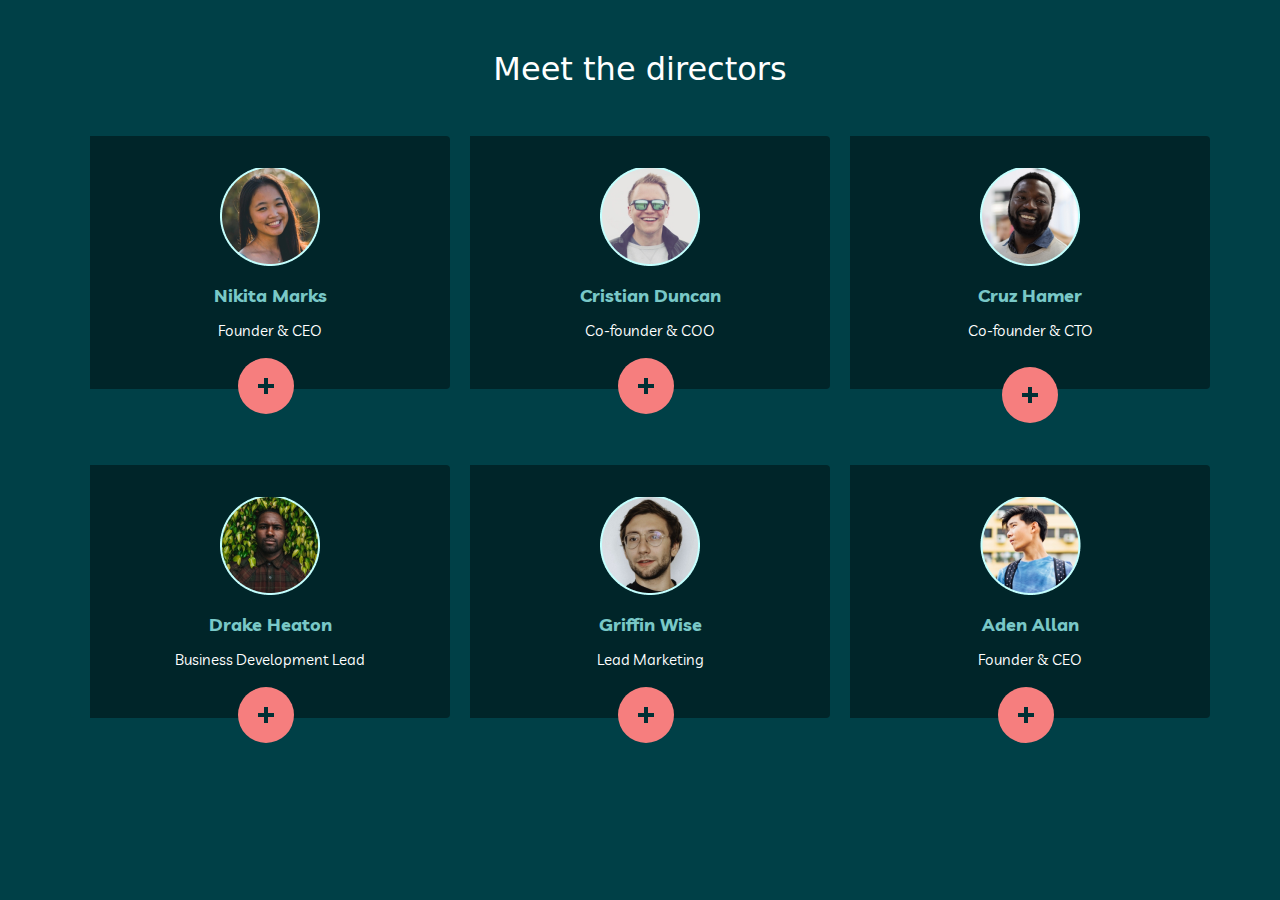
==== index.html @ 33f692ab "initil commit" ====
<!DOCTYPE html>
<html lang="en">
<head>
    <meta charset="UTF-8">
    <meta http-equiv="X-UA-Compatible" content="IE=edge">
    <meta name="viewport" content="width=device-width, initial-scale=1.0">
    <link rel="stylesheet" href="./bootstrap/bootstrap.min.css">
    <link rel="stylesheet" href="./css/main.css">
    <title>Execise 2</title>
</head>
<body>
    <div class="container cont">
        <h2 class="heading text-center mb-5 ">Meet the directors</h2>

        <div class="row">
            <div class="item col-lg-4 col-md-6 col-12">
                <div class="item__top">
                    <img src="./images/nikita-img.png" alt="" class="img mb-3">
                    <h3 class="heading-4">Nikita Marks</h3>
                    <p class="heading5">Founder & CEO</p>
                </div>

                <div class="item__hover">
                    <h3 class="heading-4">Nikita Marks</h3>
                    <p class="heading5">“Empowered teams create truly amazing products. Set the north star and let them follow it.”</p>

                    <div class="item__hover--linc">
                        <img class="img__tvitter" src="./images/tvitter.svg" alt="">
                        <img src="./images/linkedin-logo.svg" alt="">
                    </div>
                </div>
                <div class="item__bottom">
                    <img class="item__bottom--img" src="./images/+-belgi.svg" alt="">
                    <img class="item__bottom--imgx" src="./images/x-belgi1.svg" alt="">
                </div>
            </div>

            <div class="item col-lg-4 col-md-6 col-12">
                <div class="item__top">
                    <img src="./images/cristian.png" alt="" class="img mb-3">
                    <h3 class="heading-4">Cristian Duncan</h3>
                    <p class="heading5">Co-founder & COO</p>
                </div>

                <!-- <div class="item__hover">
                    <h3 class="heading-4">Nikita Marks</h3>
                    <p class="heading5">“Empowered teams create truly amazing products. Set the north star and let them follow it.”</p>

                    <div class="item__hover--linc">
                        <img class="img__tvitter" src="./images/tvitter.svg" alt="">
                        <img src="./images/linkedin-logo.svg" alt="">
                    </div>
                </div> -->
                <div class="item__bottom">
                    <img class="item__bottom--img" src="./images/+-belgi.svg" alt="">
                    <img class="item__bottom--imgx" src="./images/x-belgi1.svg" alt="">
                </div>
            </div>

            <div class="item col-lg-4 col-md-6 col-12">
                <div class="item__top">
                    <img src="./images/cruze.png" alt="" class="img mb-3">
                    <h3 class="heading-4">Cruz Hamer</h3>
                    <p class="heading5">Co-founder & CTO</p>
                </div>

                <!-- <div class="item__hover">
                    <h3 class="heading-4">Nikita Marks</h3>
                    <p class="heading5">“Empowered teams create truly amazing products. Set the north star and let them follow it.”</p>

                    <div class="item__hover--linc">
                        <img class="img__tvitter" src="./images/tvitter.svg" alt="">
                        <img src="./images/linkedin-logo.svg" alt="">
                    </div>
                </div> -->
                <div class="item__ bottom">
                    <img class="item__bottom--img" src="./images/+-belgi.svg" alt="">
                    <img class="item__bottom--imgx" src="./images/x-belgi1.svg" alt="">
                </div>
            </div>



            <div class="item col-lg-4 col-md-6 col-12">
                <div class="item__top">
                    <img src="./images/drake.png" alt="" class="img mb-3">
                    <h3 class="heading-4">Drake Heaton</h3>
                    <p class="heading5">Business Development Lead</p>
                </div>

                <!-- <div class="item__hover">
                    <h3 class="heading-4">Nikita Marks</h3>
                    <p class="heading5">“Empowered teams create truly amazing products. Set the north star and let them follow it.”</p>

                    <div class="item__hover--linc">
                        <img class="img__tvitter" src="./images/tvitter.svg" alt="">
                        <img src="./images/linkedin-logo.svg" alt="">
                    </div>
                </div> -->
                <div class="item__bottom">
                    <img class="item__bottom--img" src="./images/+-belgi.svg" alt="">
                    <img class="item__bottom--imgx" src="./images/x-belgi1.svg" alt="">
                </div>
            </div>

            <div class="item col-lg-4 col-md-6 col-12">
                <div class="item__top">
                    <img src="./images/griffin.png" alt="" class="img mb-3">
                    <h3 class="heading-4">Griffin Wise</h3>
                    <p class="heading5">Lead Marketing</p>
                </div>

                <!-- <div class="item__hover">
                    <h3 class="heading-4">Nikita Marks</h3>
                    <p class="heading5">“Empowered teams create truly amazing products. Set the north star and let them follow it.”</p>

                    <div class="item__hover--linc">
                        <img class="img__tvitter" src="./images/tvitter.svg" alt="">
                        <img src="./images/linkedin-logo.svg" alt="">
                    </div>
                </div> -->
                <div class="item__bottom">
                    <img class="item__bottom--img" src="./images/+-belgi.svg" alt="">
                    <img class="item__bottom--imgx" src="./images/x-belgi1.svg" alt="">
                </div>
            </div>

            <div class="item col-lg-4 col-md-6 col-12">
                <div class="item__top">
                    <img src="./images/aden.png" alt="" class="img mb-3">
                    <h3 class="heading-4">Aden Allan</h3>
                    <p class="heading5">Founder & CEO</p>
                </div>

                <!-- <div class="item__hover">
                    <h3 class="heading-4">Nikita Marks</h3>
                    <p class="heading5">“Empowered teams create truly amazing products. Set the north star and let them follow it.”</p>

                    <div class="item__hover--linc">
                        <img class="img__tvitter" src="./images/tvitter.svg" alt="">
                        <img src="./images/linkedin-logo.svg" alt="">
                    </div>
                </div> -->
                <div class="item__bottom">
                    <img class="item__bottom--img" src="./images/+-belgi.svg" alt="">
                    <img class="item__bottom--imgx" src="./images/x-belgi1.svg" alt="">
                </div>
            </div>
        </div>
    </div>



    <script src="./bootstrap/bootstrap.bundle.min.js"></script>
    <script src="./js/index.js"></script>
</body>
</html>
---- css/main.css ----
@font-face {
    font-family: 'Livvic';
    src: url('../fonts/Livvic-SemiBold.woff2') format('woff2'),
        url('../fonts/Livvic-SemiBold.woff') format('woff'),
        url('../fonts/Livvic-SemiBold.ttf') format('truetype');
    font-weight: 600;
    font-style: normal;
    font-display: swap;
}

@font-face {
    font-family: 'Livvic';
    src: url('../fonts/Livvic-Bold.woff2') format('woff2'),
        url('../fonts/Livvic-Bold.woff') format('woff'),
        url('../fonts/Livvic-Bold.ttf') format('truetype');
    font-weight: bold;
    font-style: normal;
    font-display: swap;
}

@font-face {
    font-family: 'Livvic';
    src: url('../fonts/Livvic-BoldItalic.woff2') format('woff2'),
        url('../fonts/Livvic-BoldItalic.woff') format('woff'),
        url('../fonts/Livvic-BoldItalic.ttf') format('truetype');
    font-weight: bold;
    font-style: italic;
    font-display: swap;
}

@font-face {
    font-family: 'Livvic';
    src: url('../fonts/Livvic-MediumItalic.woff2') format('woff2'),
        url('../fonts/Livvic-MediumItalic.woff') format('woff'),
        url('../fonts/Livvic-MediumItalic.ttf') format('truetype');
    font-weight: 500;
    font-style: italic;
    font-display: swap;
}

@font-face {
    font-family: 'Livvic';
    src: url('../fonts/Livvic-Regular.woff2') format('woff2'),
        url('../fonts/Livvic-Regular.woff') format('woff'),
        url('../fonts/Livvic-Regular.ttf') format('truetype');
    font-weight: normal;
    font-style: normal;
    font-display: swap;
}

/* MAIN */

body {
    padding-top: 50px;
    background-color:#004047;
}

.row {
    margin-bottom: 76px;
}

.item {
    position: relative;
    max-height: 253px;
    margin-bottom: 76px;
    padding: 32px 24px 56px;
    border-radius: 4px;
    background-color: #002529;
    text-align: center;
    border-left: 20px solid #004047;
}


.item__bottom {
    position: absolute;
    bottom: -25px;
    left: 41%;
}

.item__hover {
    display: none;
}

/* BOTTOM IMG */
.item__bottom:active .item__bottom--img {
    display: none;
}

.item__bottom:active .item__bottom--imgx {
    display: inline-block;
}

.item__bottom--imgx {
    display: none;
}

.heading {
    color: #FFF;
}

.heading-4 {
    margin: auto;
    margin-bottom: 8px;
    max-width: 302px;
    font-family: Livvic;
    font-style: normal;
    font-weight: bold;
    font-size: 18px;
    line-height: 28px;
    text-align: center;
    color: #79C8C7;
}

.heading5 {
    margin: auto;
    margin-bottom: 24px;
    max-width: 302px;
    font-family: Livvic;
    font-size: 15px;
    line-height: 25px;
    text-align: center;
    color: #FFFFFF;
}

.img__tvitter {
    margin-right: 16px;
}

/* JS */

.header__open .item__hover {
    display: inline-block;
}

.header__open .item__top {
    display: none;
}

.header__open .item__bottom--imgx {
    display: inline-block;
}

.header__open .item__bottom--img {
    display: none;
}
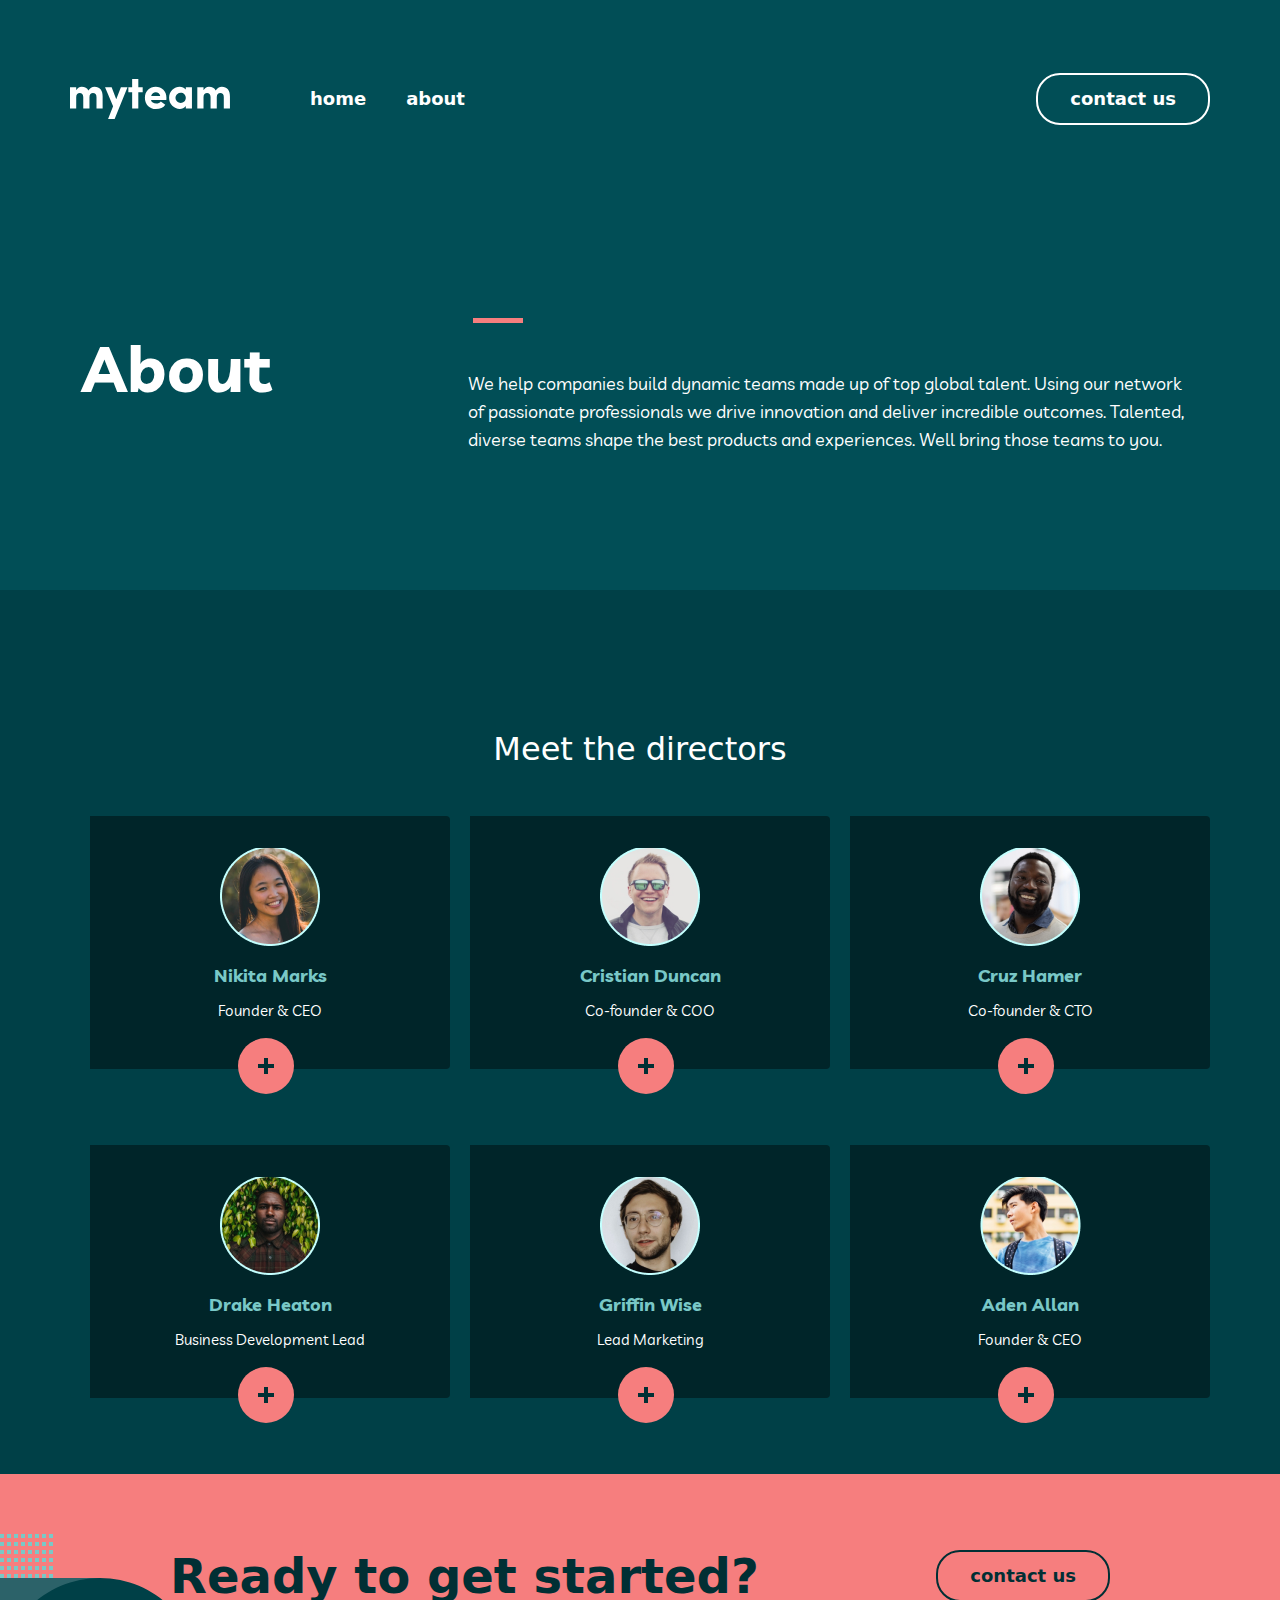
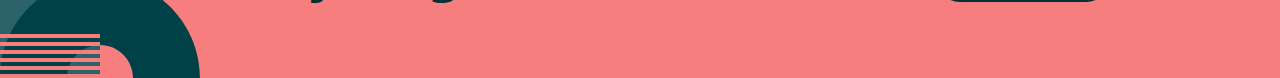
==== commit b3e7cd1a: "page build" ====
--- a/index.html
+++ b/index.html
@@ -1,5 +1,6 @@
 <!DOCTYPE html>
 <html lang="en">
+
 <head>
     <meta charset="UTF-8">
     <meta http-equiv="X-UA-Compatible" content="IE=edge">
@@ -8,150 +9,225 @@
     <link rel="stylesheet" href="./css/main.css">
     <title>Execise 2</title>
 </head>
+
 <body>
-    <div class="container cont">
-        <h2 class="heading text-center mb-5 ">Meet the directors</h2>
-
-        <div class="row">
-            <div class="item col-lg-4 col-md-6 col-12">
-                <div class="item__top">
-                    <img src="./images/nikita-img.png" alt="" class="img mb-3">
-                    <h3 class="heading-4">Nikita Marks</h3>
-                    <p class="heading5">Founder & CEO</p>
-                </div>
-
-                <div class="item__hover">
-                    <h3 class="heading-4">Nikita Marks</h3>
-                    <p class="heading5">“Empowered teams create truly amazing products. Set the north star and let them follow it.”</p>
-
-                    <div class="item__hover--linc">
-                        <img class="img__tvitter" src="./images/tvitter.svg" alt="">
-                        <img src="./images/linkedin-logo.svg" alt="">
-                    </div>
-                </div>
-                <div class="item__bottom">
-                    <img class="item__bottom--img" src="./images/+-belgi.svg" alt="">
-                    <img class="item__bottom--imgx" src="./images/x-belgi1.svg" alt="">
+    <!-- HEADER -->
+    <header class="header">
+        <div class="container header__container">
+            <a href="#">
+                <img class="header__img" src="./images/myteam-logo.svg" alt="logo">
+            </a>
+            <nav class="header__nav">
+                <ul class="header__list">
+                    <li class="header__item"><a class="header__link" href="#">home</a></li>
+                    <li class="header__item"><a class="header__link" href="#">about</a></li>
+                </ul>
+                <button class="header__btn">contact us</button>
+            </nav>
+            <button class="header__hamburger"></button>
+        </div>
+    </header>
+
+    <!-- MAIN -->
+    <main>
+        <!-- ABOUT -->
+        <section class="about">
+            <div class="container">
+                <div class="row px-lg-0 px-md-5 ">
+                    <div class="col-lg-4">
+                        <h1 class="about__title heading text-md-center text-center text-lg-start">About</h1>
+                    </div>
+                    <div class="col-lg-8">
+                        <div class="about__desc--box">
+                            <span class="about__line"></span>
+                            <p class="about__desc text-center text-md-center text-lg-start">We help companies build
+                                dynamic teams made up of top global talent. Using our network of passionate
+                                professionals we drive innovation and deliver incredible outcomes. Talented, diverse
+                                teams shape the best products and experiences. Well bring those teams to you.</p>
+                        </div>
+                    </div>
                 </div>
             </div>
-
-            <div class="item col-lg-4 col-md-6 col-12">
-                <div class="item__top">
-                    <img src="./images/cristian.png" alt="" class="img mb-3">
-                    <h3 class="heading-4">Cristian Duncan</h3>
-                    <p class="heading5">Co-founder & COO</p>
-                </div>
-
-                <!-- <div class="item__hover">
-                    <h3 class="heading-4">Nikita Marks</h3>
-                    <p class="heading5">“Empowered teams create truly amazing products. Set the north star and let them follow it.”</p>
-
-                    <div class="item__hover--linc">
-                        <img class="img__tvitter" src="./images/tvitter.svg" alt="">
-                        <img src="./images/linkedin-logo.svg" alt="">
-                    </div>
-                </div> -->
-                <div class="item__bottom">
-                    <img class="item__bottom--img" src="./images/+-belgi.svg" alt="">
-                    <img class="item__bottom--imgx" src="./images/x-belgi1.svg" alt="">
+        </section>
+
+        <!-- DIRECTORS -->
+        <section class="directors">
+            <div class="container">
+                <h2 class="heading text-center mb-5 ">Meet the directors</h2>
+
+                <div class="row">
+                    <div class="directors__item col-lg-4 col-md-6 col-12">
+                        <div class="item__top">
+                            <img src="./images/nikita-img.png" alt="" class="img mb-3">
+                            <h3 class="heading-4">Nikita Marks</h3>
+                            <p class="heading5">Founder & CEO</p>
+                        </div>
+
+                        <div class="item__hover">
+                            <h3 class="heading-4">Nikita Marks</h3>
+                            <p class="heading5">“Empowered teams create truly amazing products. Set the north star and
+                                let them follow it.”</p>
+
+                            <div class="item__hover--linc">
+                                <img class="img__tvitter" src="./images/tvitter.svg" alt="">
+                                <img src="./images/linkedin-logo.svg" alt="">
+                            </div>
+                        </div>
+                        <a class="item__bottom">
+                            <img class="item__bottom--img" src="./images/+-belgi.svg" alt="">
+                            <img class="item__bottom--imgx" src="./images/x-belgi1.svg" alt="">
+                        </a>
+                    </div>
+
+                    <div class="directors__item col-lg-4 col-md-6 col-12">
+                        <div class="item__top">
+                            <img src="./images/cristian.png" alt="" class="img mb-3">
+                            <h3 class="heading-4">Cristian Duncan</h3>
+                            <p class="heading5">Co-founder & COO</p>
+                        </div>
+
+                        <div class="item__hover">
+                            <h3 class="heading-4">Nikita Marks</h3>
+                            <p class="heading5">“Empowered teams create truly amazing products. Set the north star and
+                                let them follow it.”</p>
+
+                            <div class="item__hover--linc">
+                                <img class="img__tvitter" src="./images/tvitter.svg" alt="">
+                                <img src="./images/linkedin-logo.svg" alt="">
+                            </div>
+                        </div>
+                        <a class="item__bottom">
+                            <img class="item__bottom--img" src="./images/+-belgi.svg" alt="">
+                            <img class="item__bottom--imgx" src="./images/x-belgi1.svg" alt="">
+                        </a>
+                    </div>
+
+                    <div class="directors__item col-lg-4 col-md-6 col-12">
+                        <div class="item__top">
+                            <img src="./images/cruze.png" alt="" class="img mb-3">
+                            <h3 class="heading-4">Cruz Hamer</h3>
+                            <p class="heading5">Co-founder & CTO</p>
+                        </div>
+
+                        <div class="item__hover">
+                            <h3 class="heading-4">Nikita Marks</h3>
+                            <p class="heading5">“Empowered teams create truly amazing products. Set the north star and
+                                let them follow it.”</p>
+
+                            <div class="item__hover--linc">
+                                <img class="img__tvitter" src="./images/tvitter.svg" alt="">
+                                <img src="./images/linkedin-logo.svg" alt="">
+                            </div>
+                        </div>
+                        <div class="item__bottom">
+                            <img class="item__bottom--img" src="./images/+-belgi.svg" alt="">
+                            <img class="item__bottom--imgx" src="./images/x-belgi1.svg" alt="">
+                        </div>
+                    </div>
+
+
+
+                    <div class="directors__item col-lg-4 col-md-6 col-12">
+                        <div class="item__top">
+                            <img src="./images/drake.png" alt="" class="img mb-3">
+                            <h3 class="heading-4">Drake Heaton</h3>
+                            <p class="heading5">Business Development Lead</p>
+                        </div>
+
+                        <div class="item__hover">
+                            <h3 class="heading-4">Nikita Marks</h3>
+                            <p class="heading5">“Empowered teams create truly amazing products. Set the north star and
+                                let them follow it.”</p>
+
+                            <div class="item__hover--linc">
+                                <img class="img__tvitter" src="./images/tvitter.svg" alt="">
+                                <img src="./images/linkedin-logo.svg" alt="">
+                            </div>
+                        </div>
+                        <div class="item__bottom">
+                            <img class="item__bottom--img" src="./images/+-belgi.svg" alt="">
+                            <img class="item__bottom--imgx" src="./images/x-belgi1.svg" alt="">
+                        </div>
+                    </div>
+
+                    <div class="directors__item col-lg-4 col-md-6 col-12">
+                        <div class="item__top">
+                            <img src="./images/griffin.png" alt="" class="img mb-3">
+                            <h3 class="heading-4">Griffin Wise</h3>
+                            <p class="heading5">Lead Marketing</p>
+                        </div>
+
+                        <div class="item__hover">
+                            <h3 class="heading-4">Nikita Marks</h3>
+                            <p class="heading5">“Empowered teams create truly amazing products. Set the north star and
+                                let them follow it.”</p>
+
+                            <div class="item__hover--linc">
+                                <img class="img__tvitter" src="./images/tvitter.svg" alt="">
+                                <img src="./images/linkedin-logo.svg" alt="">
+                            </div>
+                        </div>
+                        <div class="item__bottom">
+                            <img class="item__bottom--img" src="./images/+-belgi.svg" alt="">
+                            <img class="item__bottom--imgx" src="./images/x-belgi1.svg" alt="">
+                        </div>
+                    </div>
+
+                    <div class="directors__item col-lg-4 col-md-6 col-12">
+                        <div class="item__top">
+                            <img src="./images/aden.png" alt="" class="img mb-3">
+                            <h3 class="heading-4">Aden Allan</h3>
+                            <p class="heading5">Founder & CEO</p>
+                        </div>
+
+                        <div class="item__hover">
+                            <h3 class="heading-4">Nikita Marks</h3>
+                            <p class="heading5">“Empowered teams create truly amazing products. Set the north star and
+                                let them follow it.”</p>
+
+                            <div class="item__hover--linc">
+                                <img class="img__tvitter" src="./images/tvitter.svg" alt="">
+                                <img src="./images/linkedin-logo.svg" alt="">
+                            </div>
+                        </div>
+                        <div class="item__bottom">
+                            <img class="item__bottom--img" src="./images/+-belgi.svg" alt="">
+                            <img class="item__bottom--imgx" src="./images/x-belgi1.svg" alt="">
+                        </div>
+                    </div>
                 </div>
             </div>
-
-            <div class="item col-lg-4 col-md-6 col-12">
-                <div class="item__top">
-                    <img src="./images/cruze.png" alt="" class="img mb-3">
-                    <h3 class="heading-4">Cruz Hamer</h3>
-                    <p class="heading5">Co-founder & CTO</p>
-                </div>
-
-                <!-- <div class="item__hover">
-                    <h3 class="heading-4">Nikita Marks</h3>
-                    <p class="heading5">“Empowered teams create truly amazing products. Set the north star and let them follow it.”</p>
-
-                    <div class="item__hover--linc">
-                        <img class="img__tvitter" src="./images/tvitter.svg" alt="">
-                        <img src="./images/linkedin-logo.svg" alt="">
-                    </div>
-                </div> -->
-                <div class="item__ bottom">
-                    <img class="item__bottom--img" src="./images/+-belgi.svg" alt="">
-                    <img class="item__bottom--imgx" src="./images/x-belgi1.svg" alt="">
-                </div>
+        </section>
+
+        <!-- BOTTOM -->
+        <section class="main-bottom">
+            <div class="container main-bottom__container">
+                <h2 class="main-bottom__heading">Ready to get started?</h2>
+                <button class="header__btn main-bottom__btn">contact us</button>
+                <img class="main-bottom__img" src="./images/main-bottom.svg" alt="main-bottom">
             </div>
-
-
-
-            <div class="item col-lg-4 col-md-6 col-12">
-                <div class="item__top">
-                    <img src="./images/drake.png" alt="" class="img mb-3">
-                    <h3 class="heading-4">Drake Heaton</h3>
-                    <p class="heading5">Business Development Lead</p>
-                </div>
-
-                <!-- <div class="item__hover">
-                    <h3 class="heading-4">Nikita Marks</h3>
-                    <p class="heading5">“Empowered teams create truly amazing products. Set the north star and let them follow it.”</p>
-
-                    <div class="item__hover--linc">
-                        <img class="img__tvitter" src="./images/tvitter.svg" alt="">
-                        <img src="./images/linkedin-logo.svg" alt="">
-                    </div>
-                </div> -->
-                <div class="item__bottom">
-                    <img class="item__bottom--img" src="./images/+-belgi.svg" alt="">
-                    <img class="item__bottom--imgx" src="./images/x-belgi1.svg" alt="">
-                </div>
-            </div>
-
-            <div class="item col-lg-4 col-md-6 col-12">
-                <div class="item__top">
-                    <img src="./images/griffin.png" alt="" class="img mb-3">
-                    <h3 class="heading-4">Griffin Wise</h3>
-                    <p class="heading5">Lead Marketing</p>
-                </div>
-
-                <!-- <div class="item__hover">
-                    <h3 class="heading-4">Nikita Marks</h3>
-                    <p class="heading5">“Empowered teams create truly amazing products. Set the north star and let them follow it.”</p>
-
-                    <div class="item__hover--linc">
-                        <img class="img__tvitter" src="./images/tvitter.svg" alt="">
-                        <img src="./images/linkedin-logo.svg" alt="">
-                    </div>
-                </div> -->
-                <div class="item__bottom">
-                    <img class="item__bottom--img" src="./images/+-belgi.svg" alt="">
-                    <img class="item__bottom--imgx" src="./images/x-belgi1.svg" alt="">
-                </div>
-            </div>
-
-            <div class="item col-lg-4 col-md-6 col-12">
-                <div class="item__top">
-                    <img src="./images/aden.png" alt="" class="img mb-3">
-                    <h3 class="heading-4">Aden Allan</h3>
-                    <p class="heading5">Founder & CEO</p>
-                </div>
-
-                <!-- <div class="item__hover">
-                    <h3 class="heading-4">Nikita Marks</h3>
-                    <p class="heading5">“Empowered teams create truly amazing products. Set the north star and let them follow it.”</p>
-
-                    <div class="item__hover--linc">
-                        <img class="img__tvitter" src="./images/tvitter.svg" alt="">
-                        <img src="./images/linkedin-logo.svg" alt="">
-                    </div>
-                </div> -->
-                <div class="item__bottom">
-                    <img class="item__bottom--img" src="./images/+-belgi.svg" alt="">
-                    <img class="item__bottom--imgx" src="./images/x-belgi1.svg" alt="">
-                </div>
-            </div>
-        </div>
-    </div>
+        </section>
+    </main>
+
+    <!-- FOOTER -->
+    <footer></footer>
+
+
+
+
+
+
+
+
+
+
+
+
 
 
 
     <script src="./bootstrap/bootstrap.bundle.min.js"></script>
     <script src="./js/index.js"></script>
 </body>
+
 </html>--- a/css/main.css
+++ b/css/main.css
@@ -48,18 +48,153 @@
     font-display: swap;
 }
 
+/* HEADER========================================= */
+
+.header {
+    background-color: #014E56;
+}
+
+.header__container {
+    display: flex;
+    align-items: center;
+    justify-content: space-between;
+    padding: 73px 0;
+}
+
+.header__img {
+    flex-shrink: 0;
+}
+
+.header__nav {
+    display: flex;
+    align-items: center;
+    justify-content: space-between;
+    margin-left: 80px;
+    width: 100%;
+}
+
+.header__list {
+    display: flex;
+    align-items: center;
+    margin: 0;
+    padding: 0;
+    list-style: none;
+}
+
+.header__item + .header__item {
+    margin-left: 40px;
+}
+
+.header__link {
+    font-weight: 600;
+    font-size: 18px;
+    line-height: 28px;
+    color: #FFFFFF;
+    text-decoration: none;
+}
+
+.header__link:hover {
+    opacity: 0.8;
+}
+
+.header__link:active {
+    opacity: 0.6;
+}
+
+.header__btn {
+    padding: 10px 32px;
+    font-weight: 600;
+    font-size: 18px;
+    line-height: 28px;
+    color: #FFFFFF;
+    background-color: transparent;
+    border: 2px solid #FFFFFF;
+    border-radius: 24px;
+    white-space: nowrap;
+}
+
+.header__btn:hover {
+    opacity: 0.8;
+}
+
+.header__btn:active {
+    opacity: 0.6;
+}
+
+.header__hamburger {
+    display: none;
+    width: 20px;
+    height: 20px;
+    background-image: url(../../images/bars.svg);
+    background-repeat: no-repeat;
+    background-color: transparent;
+    border: none;
+}
+
+@media only screen and (max-width: 1000px) {
+    .header {
+        position: relative;
+    }
+
+    .header__container {
+        padding: 64px 40px;
+    }
+}
+
+
+
 /* MAIN */
 
-body {
-    padding-top: 50px;
+
+/* ABOUT========================================== */
+.about {
+    padding: 120px 0 ;
+    background-color: #014E56;
+}
+
+.about__title {
+    margin-left: auto;
+    font-family: Livvic;
+    font-style: normal;
+    font-weight: bold;
+    font-size: 64px;
+    line-height: 100px;
+    color: #FFFFFF;
+}
+
+.about__line {
+    display: inline-block;
+    margin-bottom: 40px;
+    margin-left: 5px;
+    width: 50px;
+    height: 5px;
+    background-color:#F67E7E;
+    color: #F67E7E;;
+}
+
+.about__desc--box {
+    margin-left: auto;
+    width: 100%;
+    max-width: 730px;
+}
+
+.about__desc {
+
+    font-family: Livvic;
+    font-style: normal;
+    font-weight: 400;
+    font-size: 18px;
+    line-height: 28px;
+    color: #FFFFFF;
+}
+
+/* DIRECTORS====================================== */
+.directors {
+    padding: 140px 0 0;
     background-color:#004047;
 }
 
-.row {
-    margin-bottom: 76px;
-}
-
-.item {
+.directors__item {
     position: relative;
     max-height: 253px;
     margin-bottom: 76px;
@@ -126,6 +261,41 @@
     margin-right: 16px;
 }
 
+/* MAIN-BOTTOM=========================== */
+.main-bottom {
+    position: relative;
+    /* max-width: 1320px; */
+    margin: 0 auto;
+    background: #F67E7E;
+}
+
+.main-bottom__container {
+    /* position: relative; */
+    display: flex;
+    align-items: center;
+    justify-content: space-between;
+    padding: 76px 100px;
+}
+
+.main-bottom__heading {
+    margin: 0;
+    font-weight: bold;
+    font-size: 48px;
+    line-height: 48px;
+    color: #012F34;
+}
+
+.main-bottom__btn {
+    color: #012F34;
+    border: 2px solid #012F34;
+}
+
+.main-bottom__img {
+    position: absolute;
+    left: 0%;
+    bottom: 0%;
+}
+
 /* JS */
 
 .header__open .item__hover {
@@ -143,3 +313,86 @@
 .header__open .item__bottom--img {
     display: none;
 }
+
+
+@media only screen and (max-width:992px) {
+    .about__line {
+        display: none;
+    }
+}
+
+/* HEADER================================ */
+@media only screen and (max-width: 650px) {
+    .header {
+        position: relative;
+        z-index: 1;
+    }
+    .header__container {
+        justify-content: space-between;
+        padding: 48px 24px;
+    }
+
+    .header__nav {
+        display: none;
+    }
+
+    .header__item + header__item {
+        margin-left: 0;
+    }
+
+    .header__hamburger {
+        display: inline-block;
+    }
+
+
+    .header--open .header__nav {
+        display: flex;
+        flex-direction: column;
+        margin-left: 0;
+        position: absolute;
+        z-index: 1000;
+        width: 100%;
+        left: 0;
+        top: 100%;
+        background-color: #000;
+    }
+
+    .header--open .header__list {
+        flex-direction: column;
+    }
+
+    .header--open .header__btn {
+        margin-top: 15px;
+    }
+
+    .header--open .header__hamburger {
+        background-image: url(../images/times-solid.svg);
+    }
+}
+
+/* MAIN-BOTTOM MEDIA============== */
+
+@media only screen and (max-width: 1200px) {
+    .main-bottom__container {
+        padding: 76px 100px;
+    }
+
+    .main-bottom__heading {
+        font-size: 32px;
+        line-height: 32px;
+    }
+}
+
+@media only screen and (max-width: 770px) {
+    .main-bottom__container {
+        display: flex;
+        align-items: center;
+        flex-direction: column;
+        padding: 83px 100px;
+    }
+
+    .main-bottom__heading {
+        margin: 0 auto;
+        margin-bottom: 24px;
+    }
+}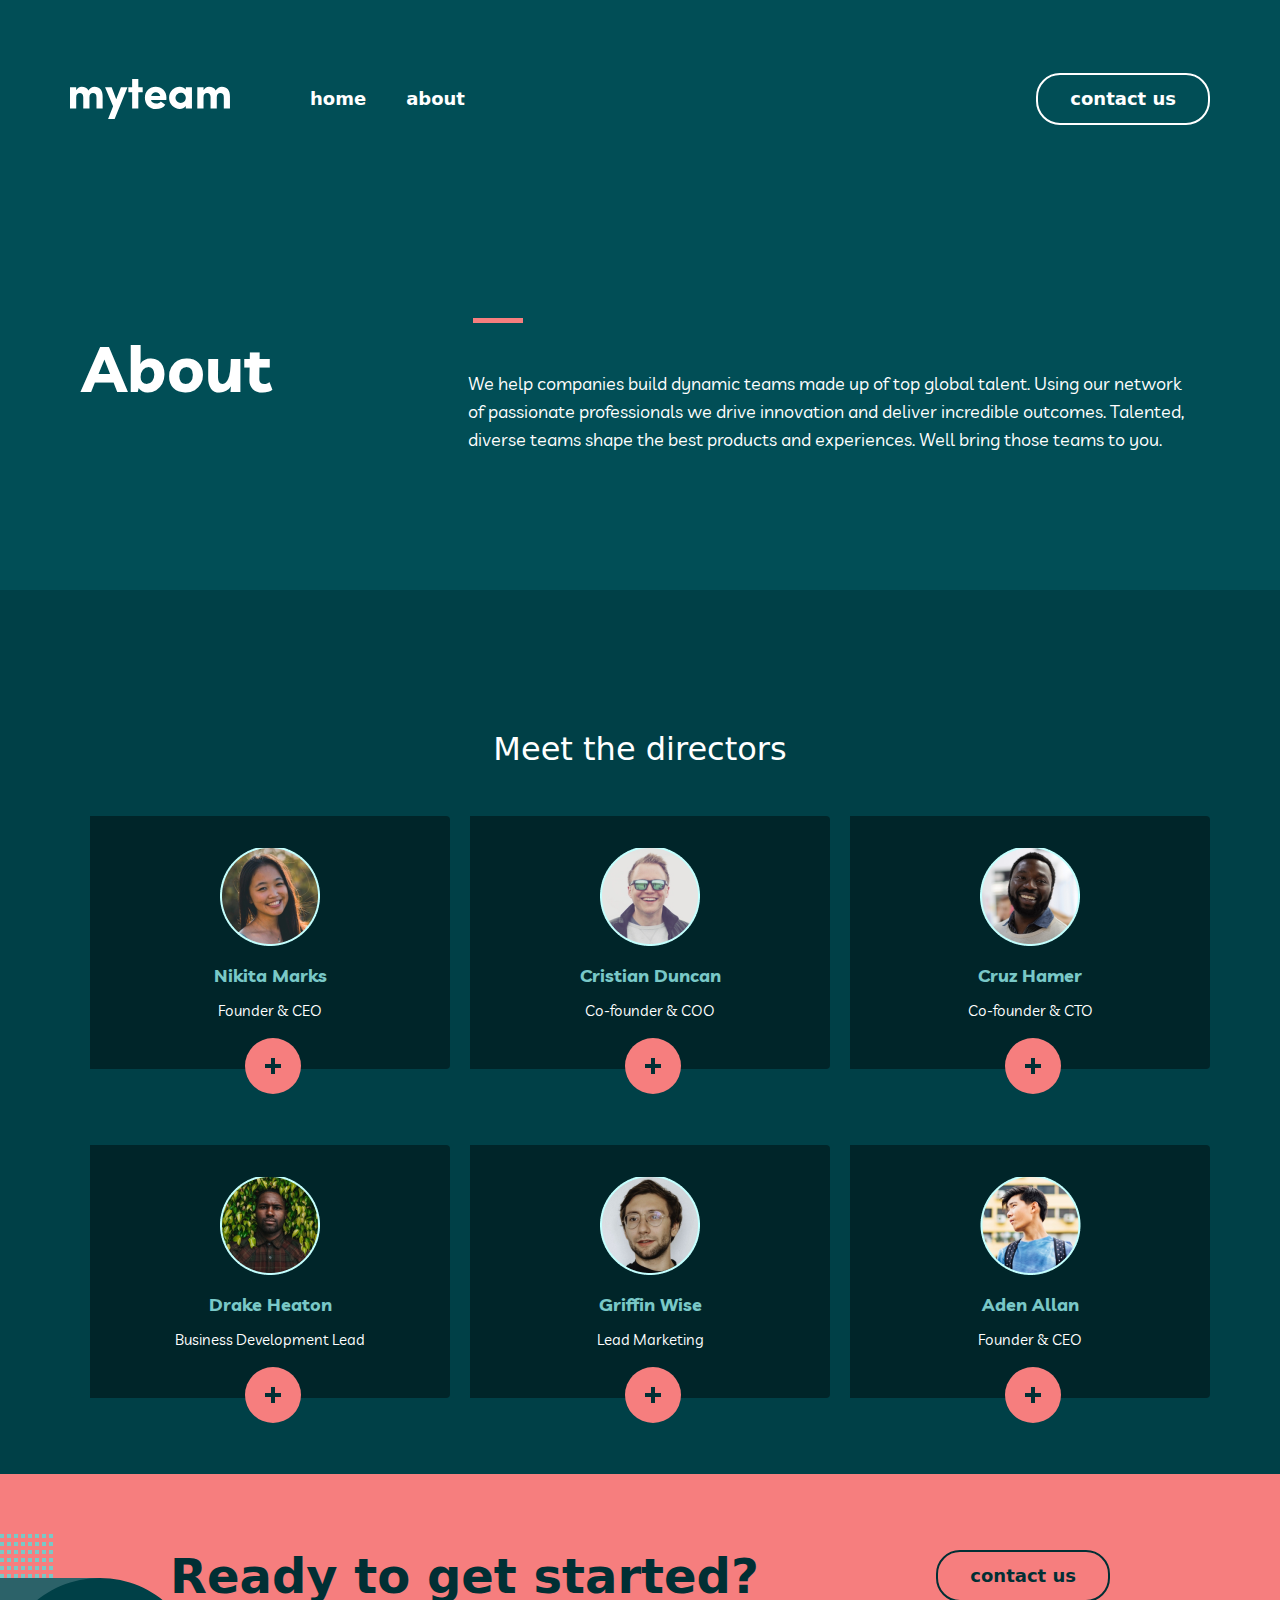
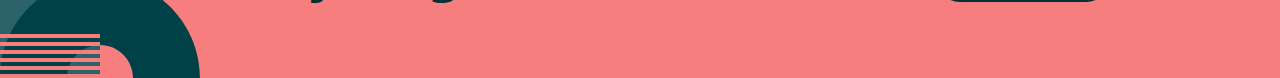
==== commit 24d620ab: "feat: add basic page layout" ====
--- a/index.html
+++ b/index.html
@@ -22,7 +22,7 @@
                     <li class="header__item"><a class="header__link" href="#">home</a></li>
                     <li class="header__item"><a class="header__link" href="#">about</a></li>
                 </ul>
-                <button class="header__btn">contact us</button>
+                <button class="header__btn header__btn1">contact us</button>
             </nav>
             <button class="header__hamburger"></button>
         </div>
@@ -210,7 +210,11 @@
     </main>
 
     <!-- FOOTER -->
-    <footer></footer>
+    <footer>
+        <div class="container">
+            
+        </div>
+    </footer>
 
 
 
--- a/css/main.css
+++ b/css/main.css
@@ -102,6 +102,8 @@
 }
 
 .header__btn {
+    margin: 0;
+    /* margin-left: 35px; */
     padding: 10px 32px;
     font-weight: 600;
     font-size: 18px;
@@ -131,18 +133,6 @@
     border: none;
 }
 
-@media only screen and (max-width: 1000px) {
-    .header {
-        position: relative;
-    }
-
-    .header__container {
-        padding: 64px 40px;
-    }
-}
-
-
-
 /* MAIN */
 
 
@@ -209,7 +199,7 @@
 .item__bottom {
     position: absolute;
     bottom: -25px;
-    left: 41%;
+    left: 43%;
 }
 
 .item__hover {
@@ -322,6 +312,16 @@
 }
 
 /* HEADER================================ */
+@media only screen and (max-width: 1000px) {
+    .header {
+        position: relative;
+    }
+
+    .header__container {
+        padding: 64px 0px;
+    }
+}
+
 @media only screen and (max-width: 650px) {
     .header {
         position: relative;
@@ -329,15 +329,24 @@
     }
     .header__container {
         justify-content: space-between;
-        padding: 48px 24px;
+        padding: 48px 25px;
+    }
+
+    .main-bottom, .directors, .about {
+        padding-left: 25px;
+        padding-right: 25px;
     }
 
     .header__nav {
         display: none;
     }
 
-    .header__item + header__item {
+    .header__item + .header__item {
         margin-left: 0;
+    }
+
+    .header__btn1x {
+        margin-left: 40px;
     }
 
     .header__hamburger {
@@ -347,18 +356,34 @@
 
     .header--open .header__nav {
         display: flex;
+        justify-content: center;
         flex-direction: column;
-        margin-left: 0;
         position: absolute;
-        z-index: 1000;
+        top: 95px;
+        left: 10px;
+        right:10px;
+        padding: 0 0 20px;
+        margin-left: 20px;
+        margin-right: 20px;
+        max-width :85%;
         width: 100%;
-        left: 0;
-        top: 100%;
-        background-color: #000;
+        margin: 0 auto;
+        background-image:url(../images/hamburger-bagcround.png);
+        background-repeat:no-repeat;
+        background-size: cover;
+        border-radius: 10px;
+        border: 1px solid #0E8784;
+        z-index: 1;
+    }
+
+    .header__open .header__item {
+        margin: 0;
+        margin: 4px;
     }
 
     .header--open .header__list {
         flex-direction: column;
+        text-align: center;
     }
 
     .header--open .header__btn {
@@ -395,4 +420,12 @@
         margin: 0 auto;
         margin-bottom: 24px;
     }
+
+    .directors__item {
+        border-left:0;
+    }
+
+    .item__bottom {
+        left: 44%;
+    }
 }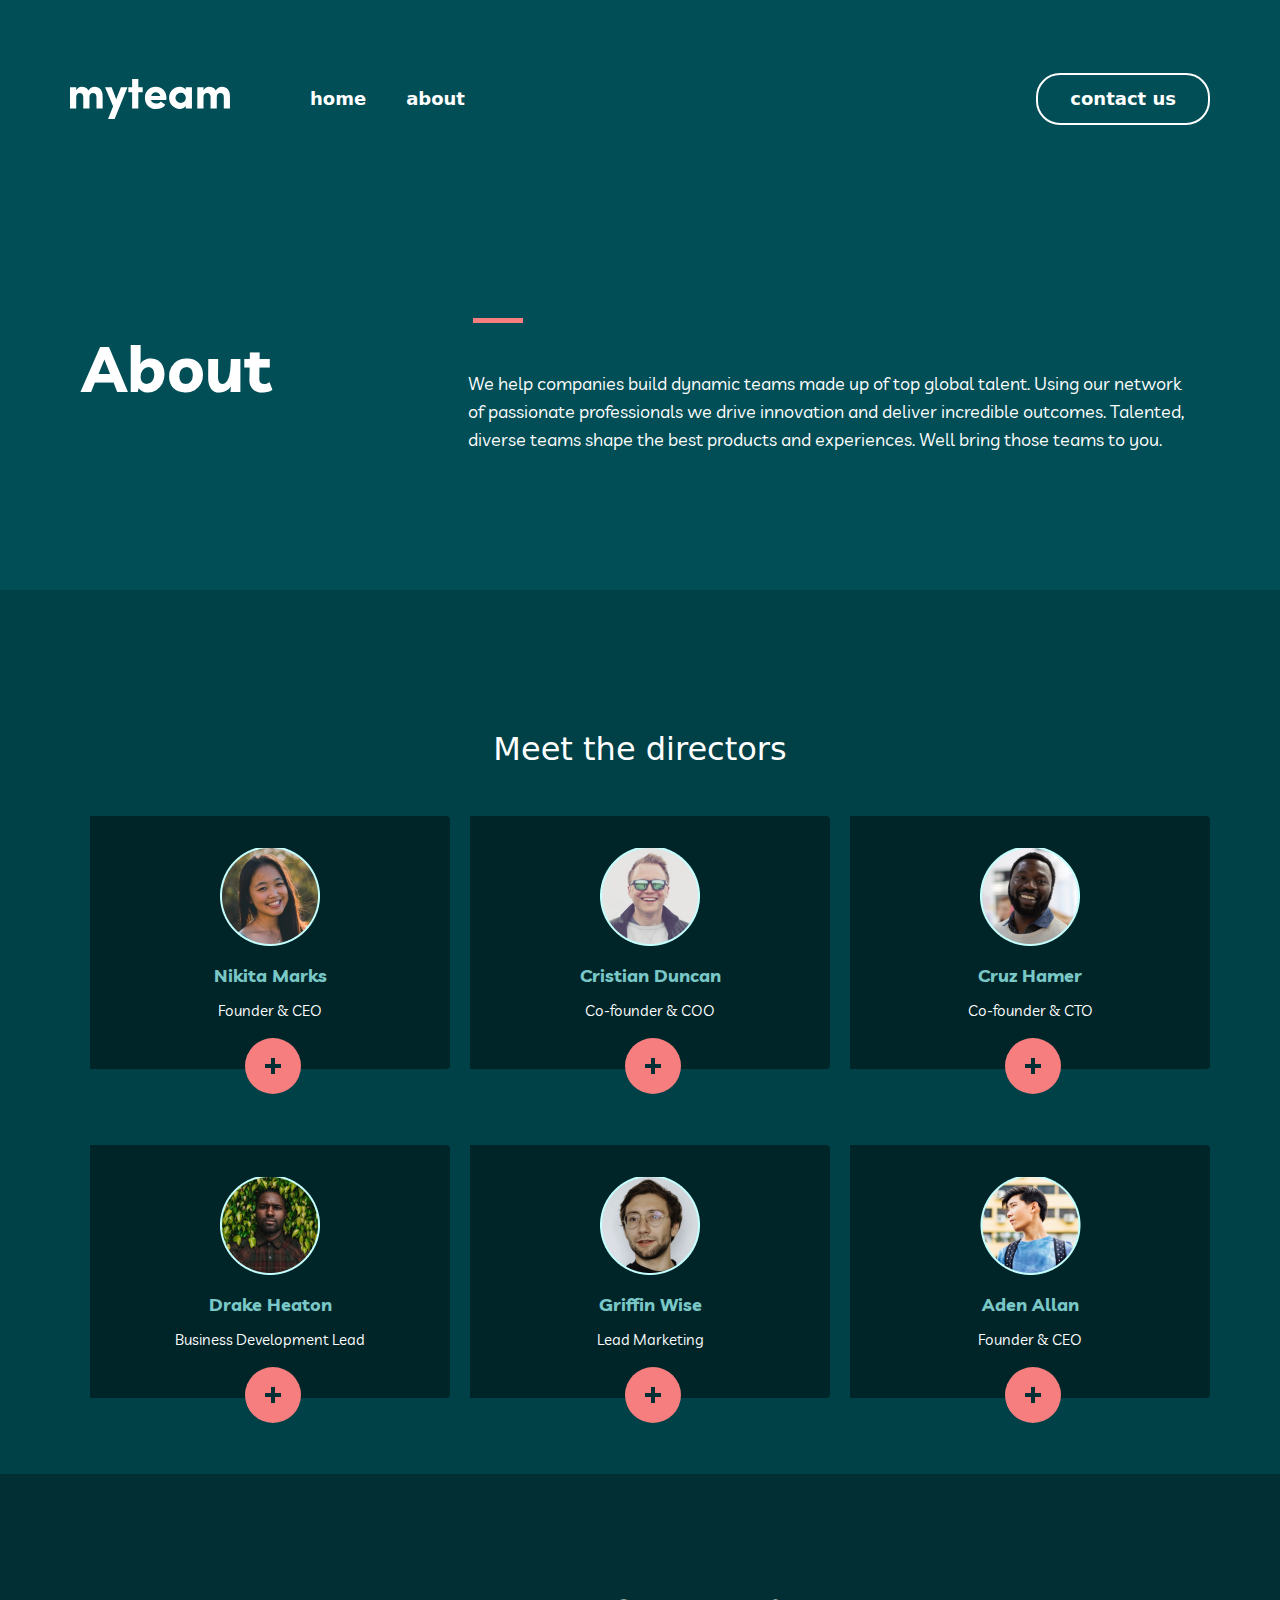
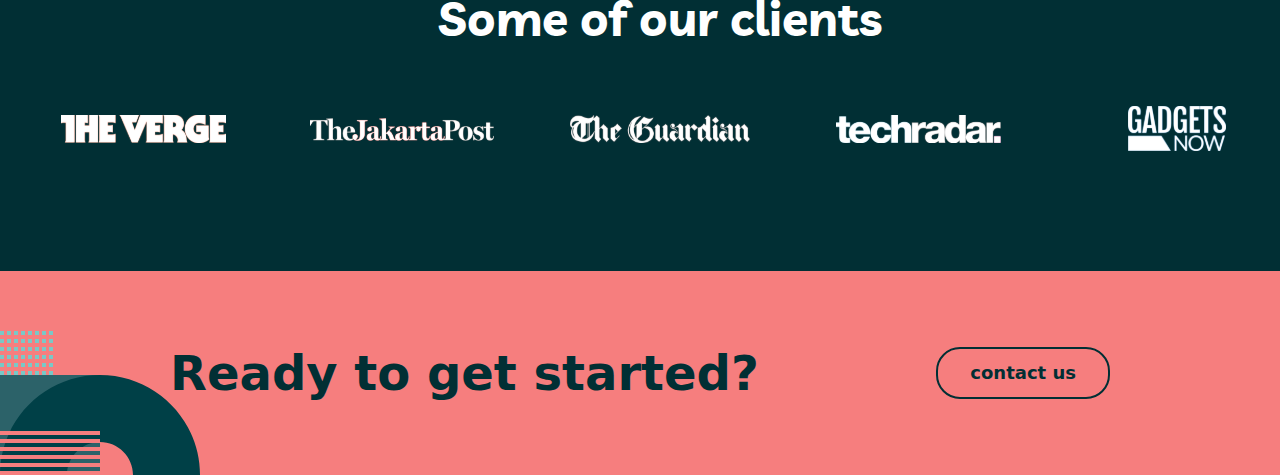
==== commit e0cb71bb: "clients-section" ====
--- a/index.html
+++ b/index.html
@@ -199,6 +199,35 @@
             </div>
         </section>
 
+        <!-- CLIENTS -->
+        <section class="clients">
+            <div class="container-fluid">
+                <h2 class="clients__heading">Some of our clients</h2>
+                <div class="clients__row row">
+
+                    <div class="clients__item col-md-2 col-sm-4">
+                        <a href="#"><img class="clients__img" src="./images/clients1.svg" alt=""></a>
+                    </div>
+
+                    <div class="clients__item col-md-2 col-sm-4">
+                        <a href="#"><img class="clients__img" src="./images/clients2.svg" alt=""></a>
+                    </div>
+
+                    <div class="clients__item col-md-2 col-sm-4">
+                        <a href="#"><img class="clients__img" src="./images/clients3.svg" alt=""></a>
+                    </div>
+
+                    <div class="clients__item col-2">
+                        <a href="#"><img class="clients__img" src="./images/clients4.svg" alt=""></a>
+                    </div>
+
+                    <div class="clients__item col-2 left__img">
+                        <a class="clients__img1 " href="#"><img class="clients__img clients__img1" src="./images/clients5.svg" alt=""></a>
+                    </div>
+                </div>
+            </div>
+        </section>
+
         <!-- BOTTOM -->
         <section class="main-bottom">
             <div class="container main-bottom__container">
@@ -209,10 +238,11 @@
         </section>
     </main>
 
+
     <!-- FOOTER -->
     <footer>
         <div class="container">
-            
+
         </div>
     </footer>
 
--- a/css/main.css
+++ b/css/main.css
@@ -94,10 +94,12 @@
 }
 
 .header__link:hover {
+    color: #fff;
     opacity: 0.8;
 }
 
 .header__link:active {
+    color: #0E8784;
     opacity: 0.6;
 }
 
@@ -181,7 +183,9 @@
 /* DIRECTORS====================================== */
 .directors {
     padding: 140px 0 0;
+    margin: 0;
     background-color:#004047;
+
 }
 
 .directors__item {
@@ -286,6 +290,51 @@
     bottom: 0%;
 }
 
+/* CLIENTS================================ */
+.clients {
+    margin: 0;
+    padding: 120px 0px 120px 40px;
+    background-color:#012F34;
+}
+
+.clients__heading {
+    margin: 0;
+    margin-bottom: 64px;
+    font-family: Livvic;
+    font-style: normal;
+    font-weight: bold;
+    font-size: 48px;
+    line-height: 48px;
+    text-align: center;
+    color: #FFFFFF;
+}
+
+.clients__row {
+    justify-content: space-between;
+}
+
+.clients__item {
+    display: flex;
+    justify-content: center;
+    align-items: center;
+}
+
+.clients__item:hover {
+    opacity: 0.7;
+}
+
+.clients__item:active {
+    color: #F67E7E;
+}
+
+
+
+.clients__img1 {
+    margin: 0;
+    padding: 0;
+}
+
+
 /* JS */
 
 .header__open .item__hover {
@@ -310,6 +359,8 @@
         display: none;
     }
 }
+
+
 
 /* HEADER================================ */
 @media only screen and (max-width: 1000px) {
@@ -397,6 +448,8 @@
 
 /* MAIN-BOTTOM MEDIA============== */
 
+
+
 @media only screen and (max-width: 1200px) {
     .main-bottom__container {
         padding: 76px 100px;
@@ -405,6 +458,12 @@
     .main-bottom__heading {
         font-size: 32px;
         line-height: 32px;
+    }
+}
+
+@media only screen and (max-width:1046px) {
+    .clients__img {
+        max-width: 140px;
     }
 }
 
@@ -428,4 +487,31 @@
     .item__bottom {
         left: 44%;
     }
+}
+
+@media only screen and (max-width:768px) {
+    .clients {
+        padding: 120px 40px 120px 40px;
+    }
+
+  .clients__row {
+      /* max-width: 80%; */
+      align-items: center;
+      justify-content: center;
+  }
+
+  .clients__item {
+      width: 200px;
+      margin-bottom: 52px;
+  }
+
+  .clients__img {
+      max-width: 250px;
+  }
+}
+
+@media only screen and (max-width:480px) {
+    .clients {
+        padding: 88px 40px 88px 40px;
+    }
 }